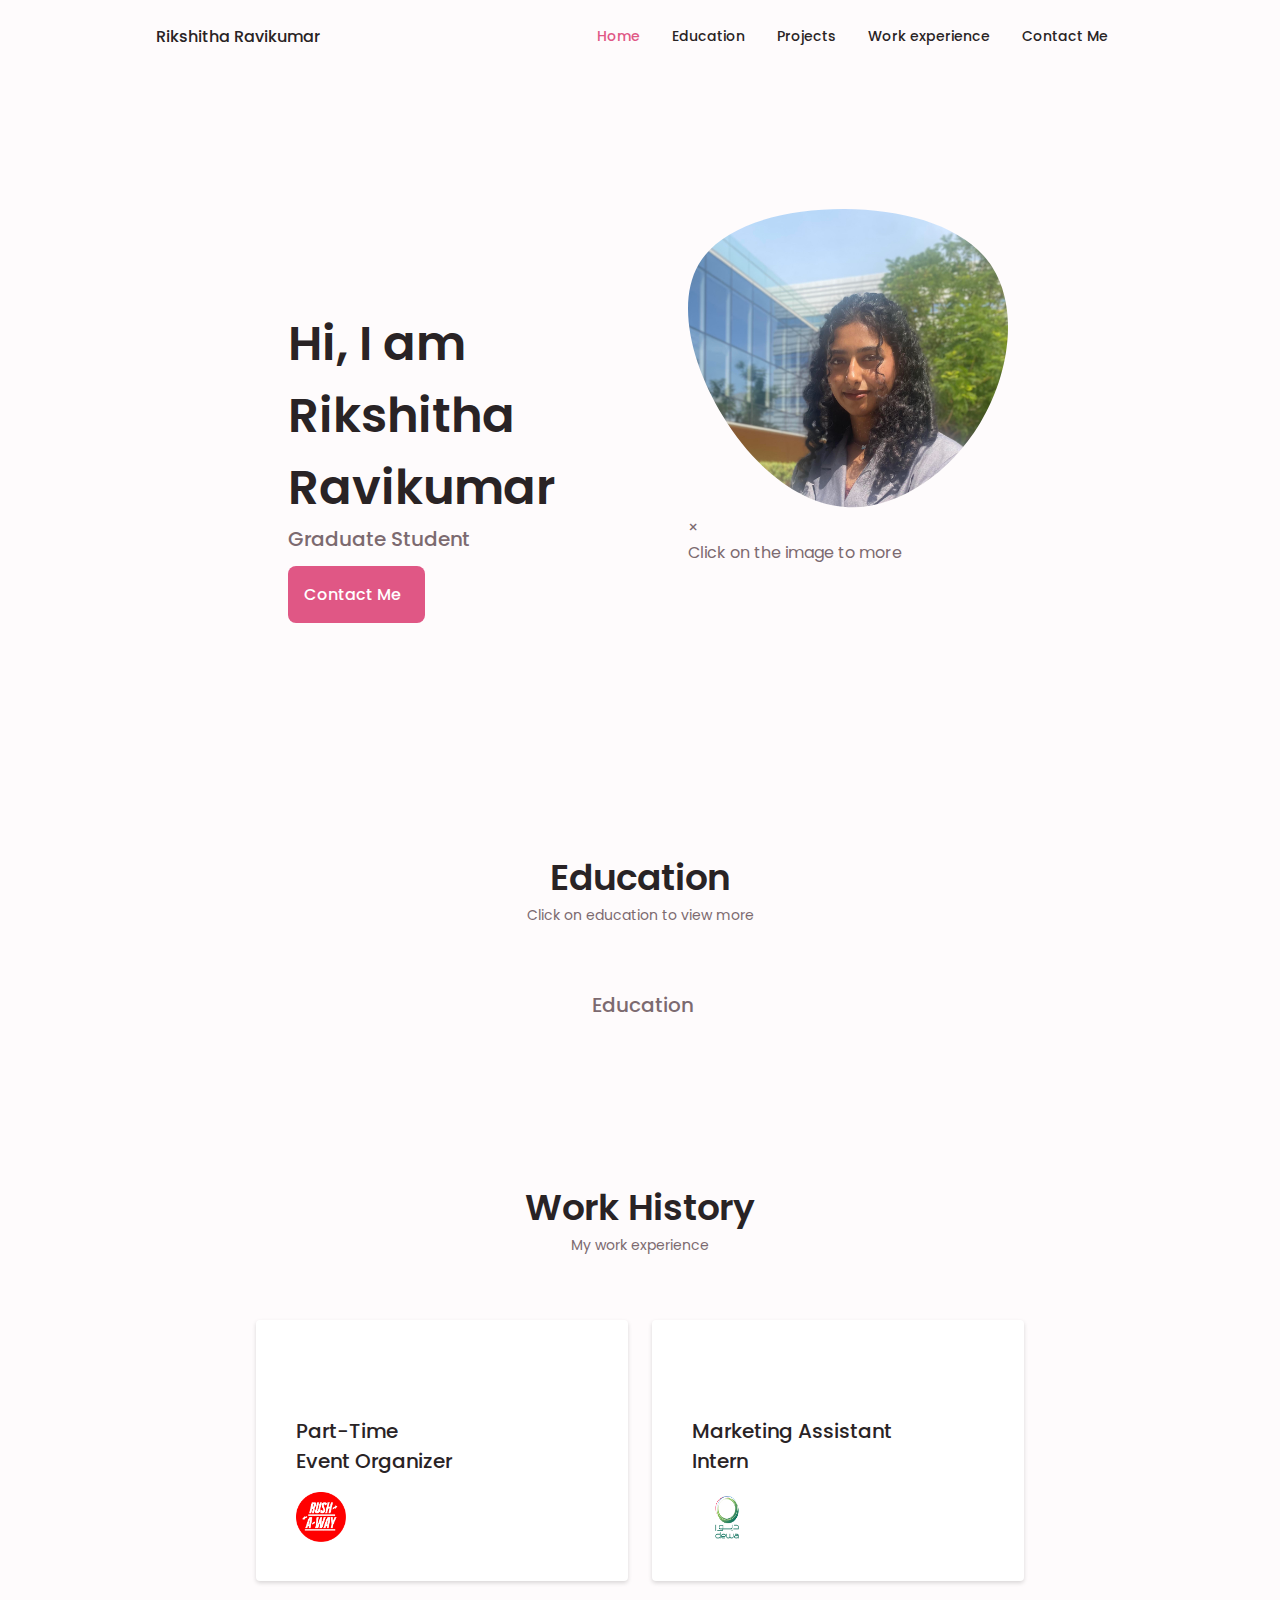
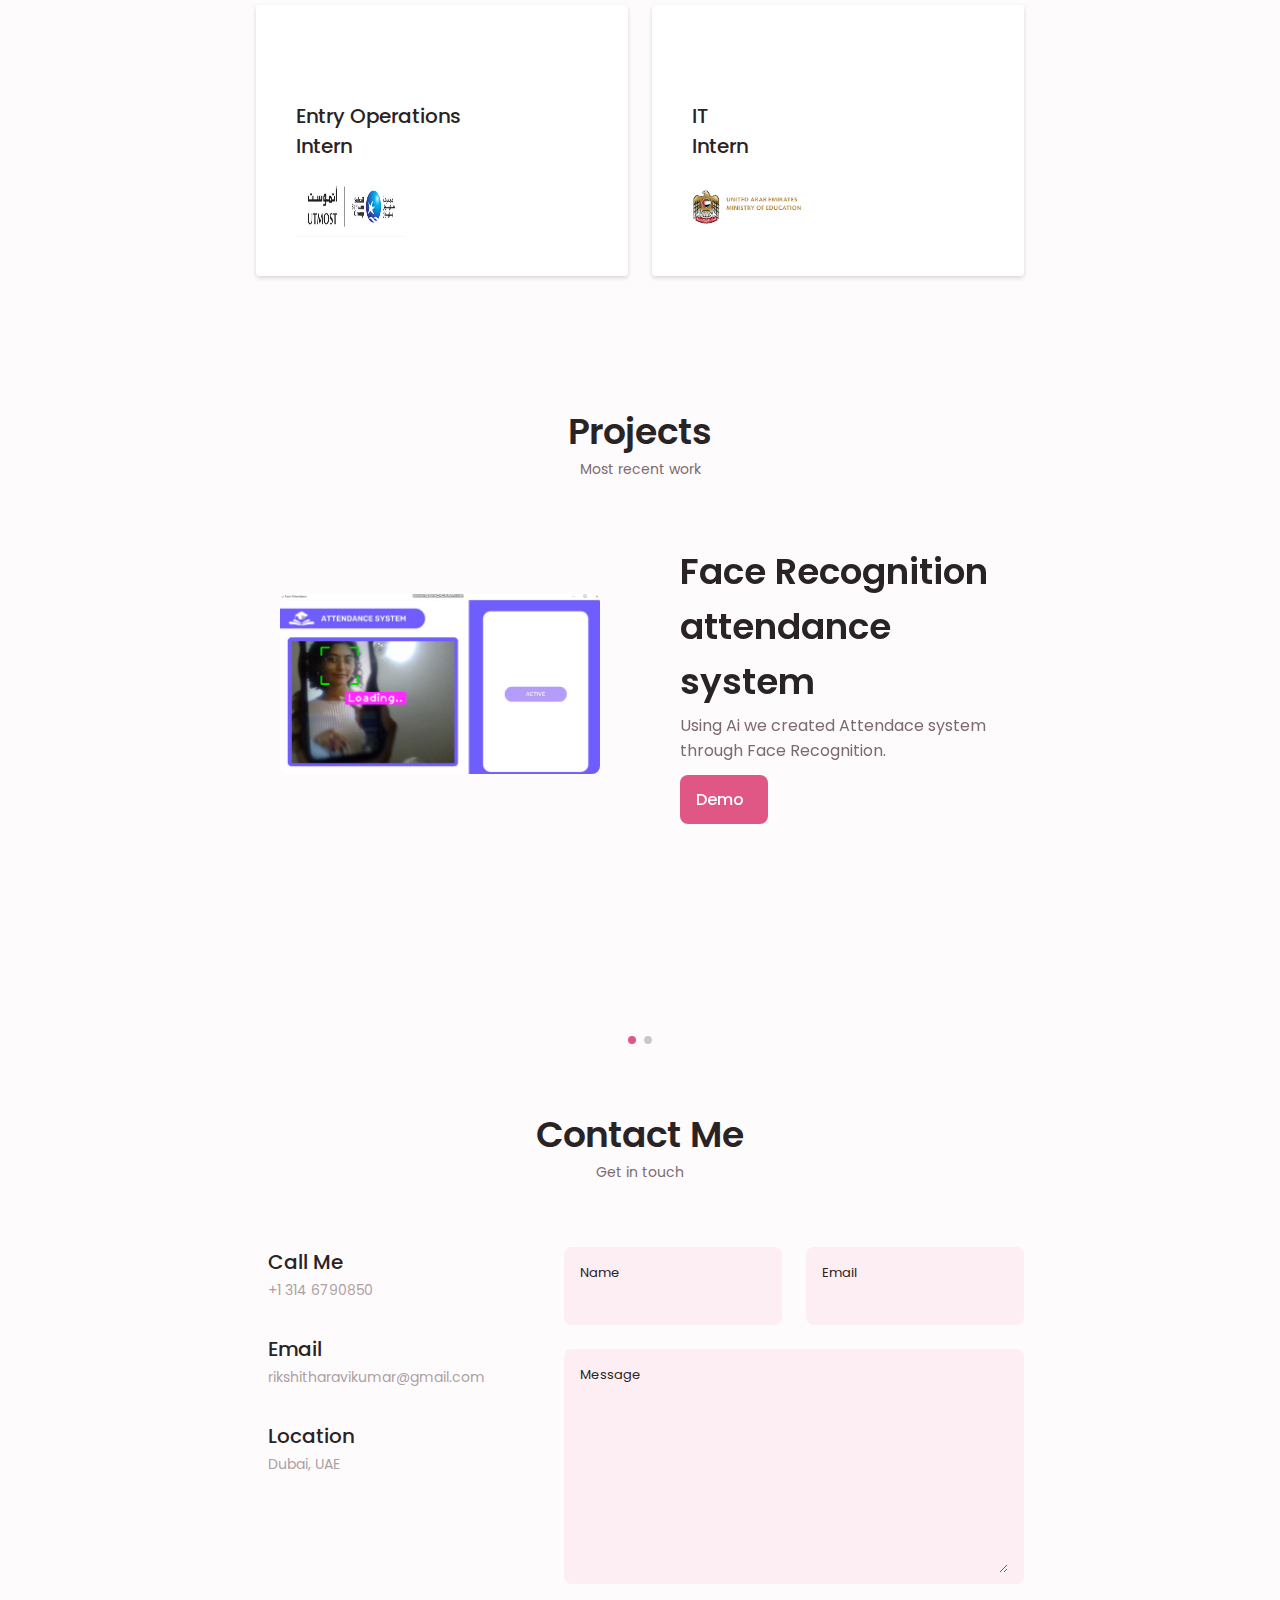
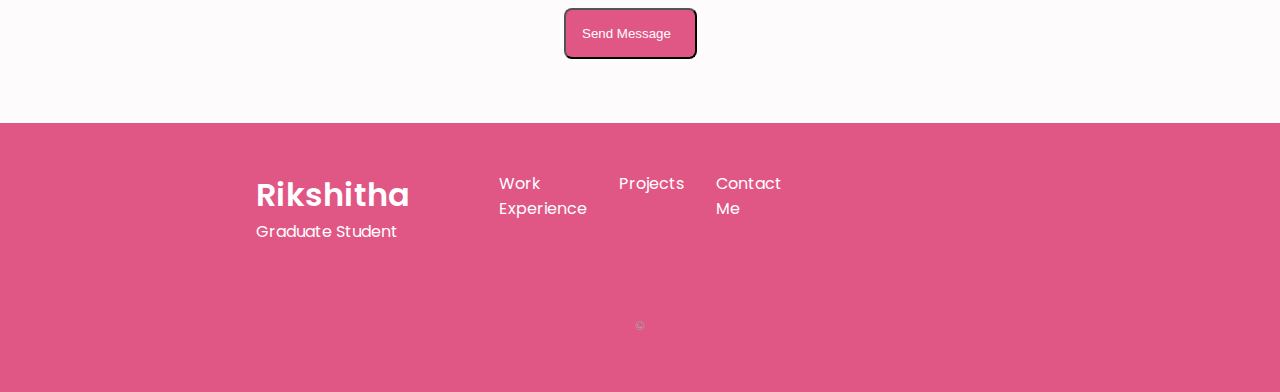
==== index.html @ 83c95949 "first commit" ====
<!DOCTYPE html>
<html lang="en">
  <head>
    <meta charset="UTF-8" />
    <meta name="viewport" content="width=device-width, initial-scale=1.0" />
    <meta
      name="description"
      content="Portfolio website of Animesh Rawat. A summary of professional experience, 
      skills, projects details and contact information."
    />
    <title>Rikshitha Ravikumar - Portfolio</title>
    <link rel="script" href="assets/js/main.js">
    

    <!--==================== OPEN GRAPH META TAGS ===================== -->
    <meta property="og:title" content="Rikshitha Ravikumar - Portfolio" />
    <meta property="og:image" content="/assets/img/PwaImages/ios/512.png" />
    <meta
      property="og:description"
      content="Portfolio website of rikshitha-ravikumar. A summary of professional experience, 
      skills, projects details and contact information."
    />

    <!--==================== TWITTER META TAGS ===================== -->
    <meta name="twitter:title" content="Rikshitha Ravikumar - Portfolio" />
    <meta
      name="twitter:description"
      content="Portfolio website of Rikshitha Ravikumar. A summary of professional experience, 
      skills, projects details and contact information."
    />
    <meta name="twitter:image" content="/assets/img/PwaImages/ios/512.png" />

    <!--==================== UNICONS ====================-->
    <link
      rel="stylesheet"
      href="https://unicons.iconscout.com/release/v4.0.0/css/line.css"
    />

    <!-- ====================PWA================== -->
    <link rel="manifest" href="manifest.json" />
    ios support
    <link rel="apple-touch-icon" href="/assets/img/PwaImages/ios/32.png" />
    <link rel="apple-touch-icon" href="/assets/img/PwaImages/ios/72.png" />
    <link rel="apple-touch-icon" href="/assets/img/PwaImages/ios/100.png" />
    <link rel="apple-touch-icon" href="/assets/img/PwaImages/ios/128.png" />
    <link rel="apple-touch-icon" href="/assets/img/PwaImages/ios/144.png" />
    <link rel="apple-touch-icon" href="/assets/img/PwaImages/ios/152.png" />
    <link rel="apple-touch-icon" href="/assets/img/PwaImages/ios/192.png" />
    <link rel="apple-touch-icon" href="/assets/img/PwaImages/ios/256.png" />
    <link rel="apple-touch-icon" href="/assets/img/PwaImages/ios/512.png" />
    <meta name="apple-mobile-web-app-status-bar" content="#6E57E0" />
    <meta name="theme-color" content="#6E57E0" />

    <!-- ============FAVICONS============== -->
    <link
      rel="apple-touch-icon"
      sizes="180x180"
      href="/assets/img/favicons/apple-touch-icon.png"
    />
    <link
      rel="icon"
      type="image/png"
      sizes="32x32"
      href="/assets//img/favicons/favicon-32x32.png"
    />
    <link
      rel="icon"
      type="image/png"
      sizes="16x16"
      href="/assets/img/favicons/favicon-16x16.png"
    />
    <link
      rel="icon"
      type="image/x-icon"
      href="/assets/img/favicons/favicon.ico"
    />

    <!--==================== SWIPER CSS ====================-->
    <link rel="stylesheet" href="/assets/css/swiper-bundle.min.css" />

    <!--==================== CSS ====================-->
    <link rel="stylesheet" href="assets/css/styles.css" />
  </head>

  <body>
    <!-- ===================== LOADER ==================== -->
    <div id="loading">
      <div class="loader"><span><</span><span>/></span></div>
    </div>

    <!--==================== HEADER ====================-->
    <header class="header" id="header">
      <nav class="nav container">
        <a href="#" class="nav__logo noSelect">Rikshitha Ravikumar</a>

        <div class="nav__menu" id="nav-menu">
          <ul class="nav__list grid">
            <li class="nav__item">
              <a href="#home" class="nav__link noSelect active-link">
                <i class="uil uil-estate nav__icon"></i> Home
              </a>
            </li>

            <li class="nav__item">
              <a href="#qualification" class="nav__link noSelect">
                <i class="uil uil-user nav__icon"></i> Education
              </a>
            </li>
<!-- 
            <li class="nav__item">
              <a href="#skills" class="nav__link noSelect">
                <i class="uil uil-file-alt nav__icon"></i> Skills
              </a>
            </li> -->
            <li>
              <a href="#portfolio" class="nav__link noSelect">
                <i class="uil uil-briefcase-alt nav__icon"></i>Projects</a>
            </li>
            <li class="nav__item">
              <a href="#services" class="nav__link noSelect">
                <i class="uil uil-briefcase-alt nav__icon"></i> Work experience 
              </a>
            </li>
           

            <!-- <li class="nav__item">
              <a href="#portfolio" class="nav__link noSelect">
                <i class="uil uil-scenery nav__icon"></i> Portfolio
              </a>
            </li> -->

            <li class="nav__item">
              <a href="#contact" class="nav__link noSelect">
                <i class="uil uil-message nav__icon"></i> Contact Me
              </a>
            </li>
          </ul>
          <i class="uil uil-times nav__close noSelect" id="nav-close"></i>
        </div>

        <div class="nav__btns">
          <!-- theme change button -->
          <i class="uil uil-moon change-theme" id="theme-button"></i>

          <div class="nav__toggle noSelect" id="nav-toggle">
            <i class="uil uil-apps"></i>
          </div>
          <script>
            const themeButton = document.getElementById("theme-button");
const darkTheme = "dark-theme";
const iconTheme = "uil-sun";

// Previously selected topic (if user selected)
const selectedTheme = localStorage.getItem("selected-theme");
const selectedIcon = localStorage.getItem("selected-icon");

// We obtain the current theme that the interface has by validating the dark-theme class
const getCurrentTheme = () =>
  document.body.classList.contains(darkTheme) ? "dark" : "light";
const getCurrentIcon = () =>
  themeButton.classList.contains(iconTheme) ? "uil-moon" : "uil-sun";

//validate if user previously chose a theme
if (selectedTheme) {
  // if theme selected by user previously then we add/remove classes again based on localStorage
  document.body.classList[selectedTheme === "dark" ? "add" : "remove"](
    darkTheme
  );
  themeButton.classList[selectedIcon === "uil-moon" ? "add" : "remove"](
    iconTheme
  );
}
//if initially there is no local storage ie. user has not made a choice and this is first time loading
//then we check if browser/OS is in dark mode and then add dark theme if required by default
else if (
  window.matchMedia &&
  window.matchMedia("(prefers-color-scheme: dark)").matches
) {
  console.log("found dark mode for browser/OS");
  // add dark theme by setting dark theme flags in localStorage
  localStorage.setItem("selected-theme", "dark");
  localStorage.setItem("selected-icon", "uil-moon");
  // add classes for dark theme in DOM
  document.body.classList.add(darkTheme);
  themeButton.classList.add(iconTheme);
}

// Activate / deactivate the theme manually with the button
themeButton.addEventListener("click", () => {
  // Add or remove the dark / icon theme
  document.body.classList.toggle(darkTheme);
  themeButton.classList.toggle(iconTheme);
  // We save the theme and the current icon that the user chose
  localStorage.setItem("selected-theme", getCurrentTheme());
  localStorage.setItem("selected-icon", getCurrentIcon());
});
          </script>
        </div>
      </nav>
    </header>

    <!--==================== MAIN ====================-->

    <main class="main">
      <!--==================== HOME ====================-->
      <section class="home section" id="home">
        <div class="home__container container grid">
          <div class="home__content grid">
            <div class="home__social">
              <a
                href="https://www.linkedin.com/in/rikshitha-ravikumar/"
                target="_blank"
                class="home__social-icon"
              >
                <i class="uil uil-linkedin-alt"></i>
              </a>
              <a
                href="https://github.com/Rikii30"
                target="_blank"
                class="home__social-icon"
              >
                <i class="uil uil-github-alt"></i>
              </a>
              <!-- <a
                href="https://t.me/rawatanimesh"
                target="_blank"
                class="home__social-icon"
              >
                <i class="uil uil-telegram-alt"></i>
              </a> -->
            </div>

            <div class="home__img">
              <svg
                class="home__blob"
                viewBox="0 0 200 187"
                xmlns="http://www.w3.org/2000/svg"
                xmlns:xlink="http://www.w3.org/1999/xlink"
              >
                <mask id="mask0" mask-type="alpha">
                  <path
                    d="M190.312 36.4879C206.582 62.1187 201.309 102.826 182.328 134.186C163.346 165.547 
                                130.807 187.559 100.226 186.353C69.6454 185.297 41.0228 161.023 21.7403 129.362C2.45775 
                                97.8511 -7.48481 59.1033 6.67581 34.5279C20.9871 10.1032 59.7028 -0.149132 97.9666 
                                0.00163737C136.23 0.303176 174.193 10.857 190.312 36.4879Z"
                  />
                </mask>
                <g mask="url(#mask0)">
                  <path
                    d="M190.312 36.4879C206.582 62.1187 201.309 102.826 182.328 134.186C163.346 
                                165.547 130.807 187.559 100.226 186.353C69.6454 185.297 41.0228 161.023 21.7403 
                                129.362C2.45775 97.8511 -7.48481 59.1033 6.67581 34.5279C20.9871 10.1032 59.7028 
                                -0.149132 97.9666 0.00163737C136.23 0.303176 174.193 10.857 190.312 36.4879Z"
                  />
                  <image
                    class="home__blob-img"
                    x="-20"
                    xlink:href="assets/img/cv2.jpg"></image>
                
                <!-- Include this script in your HTML file -->

                
                </g>
              </svg>
              <div id="messageModal" class="modal">
                <div class="modal-content">
                    <span class="close">&times;</span>
                    <p id="messageText">Click on the image to more</p>
                </div>
            </div>
        
            <svg class="home__blob-img" x="-20" onclick="showMessage()" xmlns:xlink="http://www.w3.org/1999/xlink" href="assets/img/cv2.jpg"></svg>
        
            <!-- <script src="main.js"></script> -->
        
            </div>

            <div class="home__data">
              <h1 class="home__title">Hi, I am Rikshitha Ravikumar</h1>
              <h3 class="home__subtitle">Graduate Student</h3>
              <!-- <p class="home__description">
                I have a passion for building intuitive, user-friendly
                interfaces that provide an enjoyable and seamless user
                experience.
              </p> -->
              <a href="#contact" class="button button--flex">
                Contact Me<i class="uil uil-message button__icon"></i>
              </a>
            </div>
          </div>
          <!-- <div class="home__scroll">
            <a href="#about" class="home__scroll-button button--flex">
              <i class="uil uil-mouse-alt home__scroll-mouse"></i>
              <span class="home__scroll-name">Scroll Down</span>
              <i class="uil uil-arrow-down home__scroll-arrow"></i>
            </a>
          </div> -->
        </div>
      </section>
    </main>

    <!--==================== ABOUT ====================-->

    <section class="qualification section" id="qualification">
      <h2 class="section__title">Education</h2>
      <span class="section__subtitle">Click on education to view more</span>

      <div class="qualification__container container">
        <div class="qualification__tabs">
          <!-- <div
            class="qualification__button button--flex qualification__active"
            data-target="#work"
          >
            <i class="uil uil-briefcase-alt qualification__icon"> </i> Work
          </div> -->

          <div
            class="qualification__button button--flex"
            data-target="#education"
          >
          
            <i class="uil uil-graduation-cap qualification__icon"> </i>
            Education
            
          </div>
        </div>

        <div class="qualification__sections">
          <!--==================== QUALIFICATOIN CONTENT 1====================-->
          <!-- <div
            class="qualification__content qualification__active"
            data-content
            id="work"
          > -->
            <!--==================== QUALIFICATOIN 1====================-->
            <!-- <div class="qualification__data">
              <div>
                <h3 class="qualification__title">Software Engineer</h3>
                <span class="qualification__subtitle"> Tech Mahindra </span>
                <div class="qualification__calender">
                  <i class="uil uil-calendar-alt"></i> 2015-2018
                </div>
              </div>

              <div>
                <span class="qualification__rounder"></span>
                <span class="qualification__line"></span>
              </div>
            </div> -->

            <!--==================== QUALIFICATOIN 2====================-->
            <!-- <div class="qualification__data">
              <div></div>
              <div>
                <span class="qualification__rounder"></span>
                <span class="qualification__line"></span>
              </div>
              <div>
                <h3 class="qualification__title">Frontend Developer</h3>
                <span class="qualification__subtitle"> Mobikasa </span>
                <div class="qualification__calender">
                  <i class="uil uil-calendar-alt"></i> 2018-2019
                </div>
              </div>
            </div> -->

            <!--==================== QUALIFICATOIN 3====================-->
            <!-- <div class="qualification__data">
              <div>
                <h3 class="qualification__title">Lead Engineer</h3>
                <span class="qualification__subtitle"> HCL </span>
                <div class="qualification__calender">
                  <i class="uil uil-calendar-alt"></i> 2019-2020
                </div>
              </div>
              <div>
                <span class="qualification__rounder"></span>
                <span class="qualification__line"></span>
              </div>
            </div> -->

            <!--==================== QUALIFICATOIN 4====================-->
            <!-- <div class="qualification__data">
              <div></div>
              <div>
                <span class="qualification__rounder"></span>
                <span class="qualification__line"></span> -->
              <!-- </div>
              <div>
                <h3 class="qualification__title">UI/UX Engineer</h3>
                <span class="qualification__subtitle"> Rakuten </span>
                <div class="qualification__calender">
                  <i class="uil uil-calendar-alt"></i> 2020-2023
                </div>
              </div>
            </div>
          </div>  -->

          <!--==================== QUALIFICATOIN CONTENT 2====================-->
          <div class="qualification__content" data-content id="education">
            <!--==================== QUALIFICATOIN 1====================-->
             <div class="qualification__data">
              <div></div>
              <div>
                <span class="qualification__rounder"></span>
                <span class="qualification__line"></span>
              </div>
              <div>
                <h3 class="qualification__title">HSC, Arts</h3>
                <span class="qualification__subtitle"> GEMS Our own English High School</span>
                <div class="qualification__calender">
                  <i class="uil uil-calendar-alt"></i> 2018-2020
                </div>
              </div>
            </div>
            
   
            <!--==================== QUALIFICATOIN 1====================-->
            <div class="qualification__data">
              <div>
                <h3 class="qualification__title">BSc, Information Technology</h3>
                <span class="qualification__subtitle">
                  Amity University
                </span>
                <div class="qualification__calender">
                  <i class="uil uil-calendar-alt"></i> 2020-2023
                </div>
              </div>

              <div>
                <span class="qualification__rounder"></span>
                <span class="qualification__line"></span>
              </div>
            </div>

            <!--==================== QUALIFICATOIN 2====================-->
            <div class="qualification__data">
              <div></div>
              <div>
                <span class="qualification__rounder"></span>
                <!-- <span class="qualification__line"></span> -->
              </div>
              <div>
                <h3 class="qualification__title">MSc, Computer Science</h3>
                <span class="qualification__subtitle"> St. Louis University </span>
                <div class="qualification__calender">
                  <i class="uil uil-calendar-alt"></i> 2023-current
                </div>
              </div>
            </div>
          </div>
        </div>
      </div>
    </section>

    <!--==================== SKILLS ====================-->

    <!-- <section class="skills section" id="skills">
      <h2 class="section__title">Skills</h2>
      <span class="section__subtitle">My tech stack</span>
      <div class="skills__container container grid">
        <div class="skills__container-box">
          <img
            class="skills__container-img"
            src="/assets/img/skills/angular.svg"
            alt="angular"
          />
          <div class="skills__container-name">Angular</div>
        </div>

        <div class="skills__container-box">
          <img
            class="skills__container-img"
            src="/assets/img/skills/react.svg"
            alt="react"
          />
          <div class="skills__container-name">React</div>
        </div>

        <div class="skills__container-box">
          <img
            class="skills__container-img"
            src="/assets/img/skills/vue.svg"
            alt="vue"
          />
          <div class="skills__container-name">Vue</div>
        </div>

        <div class="skills__container-box">
          <img
            class="skills__container-img"
            src="/assets/img/skills/typescript.svg"
            alt="typescript"
          />
          <div class="skills__container-name">TypeScript</div>
        </div>

        <div class="skills__container-box">
          <img
            class="skills__container-img"
            src="/assets/img/skills/javascript.svg"
            alt="javascript"
          />
          <div class="skills__container-name">JavaScript</div>
        </div>

        <div class="skills__container-box">
          <img
            class="skills__container-img"
            src="/assets/img/skills/html.svg"
            alt="html"
          />
          <div class="skills__container-name">HTML</div>
        </div>

        <div class="skills__container-box">
          <img
            class="skills__container-img"
            src="/assets/img/skills/css.svg"
            alt="css"
          />
          <div class="skills__container-name">CSS</div>
        </div>

        <div class="skills__container-box">
          <img
            class="skills__container-img"
            src="/assets/img/skills/sass.svg"
            alt="sass"
          />
          <div class="skills__container-name">SASS</div>
        </div>

        <div class="skills__container-box">
          <img
            class="skills__container-img"
            src="/assets/img/skills/firebase.svg"
            alt="firebase"
          />
          <div class="skills__container-name">Firebase</div>
        </div> -->

        <!-- <div class="skills__container-box">
                <img class="skills__container-img" src="/assets/img/skills/figma.svg" alt="figma">
                <div class="skills__container-name">Figma</div>
            </div> -->
      <!-- </div>
    </section> -->

    <!--==================== QUALIFICATOIN ====================-->

   

    <!--==================== SERVICES ====================-->

    <section class="services section" id="services">
      <h2 class="section__title">Work History</h2>
      <span class="section__subtitle">My work experience</span>

      <div class="services__container container grid">
        <!--==================== SERVICE 1 ====================-->
        <div class="services__content">
          <div>
            
            <!-- <i class="uil uil-arrow services__icon"></i> -->
            <h3 class="services__title">Part-Time<br />Event Organizer</h3>
          </div>

          <span
            class="button button--flex button--small button--link services__button"
          >
          <img src="assets/img/Rush-A-Way Logo 2023.png" alt="raw logo" class="logo">
            <i class="uil uil-arrow-right button__icon"></i>
          </span>

          <div class="services__modal">
            <div class="services__modal-content">
              <h4 class="services__modal-title">Part-Time<br />Event Organizer</h4>
              <h6>Rush-a-way Group - Dubai, UAE|03/2022-current</h6>
              <hr>
              <br>
              <i class="uil uil-times services__modal-close"></i>
              <ul class="services__modal-services grid">
                <li class="services__modal-service">
                  <i class="uil uil-check-circle services__modal-icon"></i>
                  <p>
                    Organized various games for companies
                  </p>
                </li>
                <li class="services__modal-service">
                  <i class="uil uil-check-circle services__modal-icon"></i>
                  <p>Communicated with clients to instruct them to play the games</p>
                </li>
              </ul>
            </div>
          </div>
        </div>
 <!--==================== SERVICE 1 ====================-->
 <div class="services__content">
  <div>
    
    <!-- <i class="uil uil-arrow services__icon"></i> -->
    <h3 class="services__title">Marketing Assistant<br />Intern</h3>
  </div>

  <span
    class="button button--flex button--small button--link services__button"
  >
  <img src="assets/img/DEWA-LOGO.png" alt="dewa logo" class="logo1">
 
    <i class="uil uil-arrow-right button__icon"></i>
  </span>

  <div class="services__modal">
    <div class="services__modal-content">
      <h4 class="services__modal-title">Marketing Assistant<br />Intern</h4>
      <h6>Dubai Electricity and Water (DEWA) - Dubai, UAE|10/2022 - 10/2022
      </h6>
      <hr>
      <br>
      <i class="uil uil-times services__modal-close"></i>
      <ul class="services__modal-services grid">
        <li class="services__modal-service">
          <i class="uil uil-check-circle services__modal-icon"></i>
          <p>
            Coordinated meetings between project members and clients to develop ideas, 
            discuss progress and set goals.
          </p>
        </li>
        <li class="services__modal-service">
          <i class="uil uil-check-circle services__modal-icon"></i>
          <p>Created excel sheets for the clients regarding their meetings.</p>
        </li>
      </ul>
    </div>
  </div>
</div>
            <!--==================== SERVICE 1 ====================-->
            <div class="services__content">
              <div>
                
                <!-- <i class="uil uil-arrow services__icon"></i> -->
                <h3 class="services__title">Entry Operations<br />Intern</h3>
              </div>
    
              <span
                class="button button--flex button--small button--link services__button"
              >
              <img src="assets/img/group.jpg" alt="Utmost logo" class="logo2">
                <i class="uil uil-arrow-right button__icon"></i>
              </span>
    
              <div class="services__modal">
                <div class="services__modal-content">
                  <h4 class="services__modal-title">Entry Operations<br />Intern</h4>
                  <h6>Utmost Building Materials - Dubai, United Arab Emirates | 08/2022 - 09/2022
                  </h6>
                  <hr>
                  <br>
                  <i class="uil uil-times services__modal-close"></i>
                  <ul class="services__modal-services grid">
                    <li class="services__modal-service">
                      <i class="uil uil-check-circle services__modal-icon"></i>
                      <p>
                        Managed and maintained employee records using SAP software.
                      </p>
                    </li>
                    <li class="services__modal-service">
                      <i class="uil uil-check-circle services__modal-icon"></i>
                      <p>Learned Basic software skills and analyzing Data.</p>
                    </li>
                  </ul>
                </div>
              </div>
            </div>
        
        <!--==================== SERVICE 2 ====================-->
        <div class="services__content">
          <div>
            <!-- <i class="uil uil-mobile-android services__icon"></i> -->
            <h3 class="services__title">IT<br />Intern</h3>
          </div>

          <span
            class="button button--flex button--small button--link services__button"
          >
            <img src="assets/img/moe.png" alt="moe logo" class="logo2">
            <i class="uil uil-arrow-right button__icon"></i>
          </span>

          <div class="services__modal">
            <div class="services__modal-content">
              <h4 class="services__modal-title">IT <br />Intern</h4>
              <h6>Ministry of Education- Dubai, United Arab Emirates|06/2023 - 07/2023
              </h6>
              <hr>
              <br>
              <i class="uil uil-times services__modal-close"></i>
              <ul class="services__modal-services grid">
                <li class="services__modal-service">
                  <i class="uil uil-check-circle services__modal-icon"></i>
                  <p>Providing technical support to jury members during discussions.</p>
                </li>
                <li class="services__modal-service">
                  <i class="uil uil-check-circle services__modal-icon"></i>
                  <p>Managing the backend operations of Oly Examination.
                  </p>
                </li>
                <li class="services__modal-service">
                  <i class="uil uil-check-circle services__modal-icon"></i>
                  <p>Ensuring accuracy, confidentiality, and adherence to guidelines.
                  </p>
                </li>
                <li class="services__modal-service">
                  <i class="uil uil-check-circle services__modal-icon"></i>
                  <p>Troubleshooting and resolving technical issues during discussions.
                  </p>
                </li>
              </ul>
            </div>
          </div>
        </div>
      </div>
    </section>


    <!--==================== PORTFOLIO ====================-->

    <section class="portfolio section" id="portfolio">
      <h2 class="section__title">Projects</h2>
      <span class="section__subtitle">Most recent work</span>

      <div class="portfolio__container container swiper-container">
        <div class="swiper-wrapper">
          <!--==================== PORTFOLIO 1====================-->
          <div class="portfolio__content grid swiper-slide">
            <img
              src="assets/img/projects/attendance.png"
              alt=""
              class="portfolio__img"
            />
            <div class="portfolio__data">
              <h3 class="portfolio__title">Face Recognition attendance system</h3>
              <p class="portfolio__description">
                Using Ai we created Attendace system through Face Recognition.
              </p>
              <a
                href="https://github.com/Rikii30/face-recognition-Ai"
                target="_blank"
                class="button button--flex button--small portfolio__button"
              >
                Demo
                <i class="uil uil-arrow-right button__icon"></i>
              </a>
            </div>
          </div>

          <!--==================== PORTFOLIO 2====================-->
          <div class="portfolio__content grid swiper-slide">
            <img
              src="assets/img/projects/ml.png"
              alt=""
              class="portfolio__img"
            />
            <div class="portfolio__data">
              <h3 class="portfolio__title">ML based Disease Prediction and Drug Recommendation</h3>
              <p class="portfolio__description">
                Online Minute Medical is a web-based platform that aims to revolutionize the healthcare industry by providing efficient and convenient medical prediction and drug recommendation services.              </p>
              <a
                href="https://docs.google.com/presentation/d/1Qlu_oDIMIJODss285DINmBD6kpxrwlpGMM0xt3zV-4g/edit?usp=sharing"
                target="_blank"
                class="button button--flex button--small portfolio__button"
              >
                Demo
                <i class="uil uil-arrow-right button__icon"></i>
              </a>
            </div>
          </div>

          <!--==================== PORTFOLIO 3====================-->
  

          <!--==================== PORTFOLIO 4====================-->
          
        </div>

        <!-- Add arrows -->
        <div class="swiper-button-next">
          <i class="uil uil-angle-right-b swiper-portfolio-icon"></i>
        </div>
        <div class="swiper-button-prev">
          <i class="uil uil-angle-left-b swiper-portfolio-icon"></i>
        </div>

        <!-- Add Pagination -->
        <div class="swiper-pagination"></div>
      </div>
    </section>

    <!--==================== PROJECT IN MIND ====================-->


    <!--==================== CONTACT ME ====================-->

    <section class="contact section" id="contact">
      <h2 class="section__title">Contact Me</h2>
      <span class="section__subtitle">Get in touch</span>

      <div class="contact__container container grid">
        <div>
          <div class="contact__information">
            <i class="uil uil-phone contact__icon"></i>

            <div>
              <h3 class="contact__title">Call Me</h3>
              <span class="contact__subtitle">+1 314 6790850</span>
            </div>
          </div>

          <div class="contact__information">
            <i class="uil uil-envelope contact__icon"></i>

            <div>
              <h3 class="contact__title">Email</h3>
              <span class="contact__subtitle">rikshitharavikumar@gmail.com</span>
            </div>
          </div>

          <div class="contact__information">
            <i class="uil uil-map-marker contact__icon"></i>

            <div>
              <h3 class="contact__title">Location</h3>
              <span class="contact__subtitle">Dubai, UAE</span>
            </div>
          </div>
        </div>

        <form action="https://formspree.io/f/xknlaylz" method="POST" class="contact__form grid">
          <div class="contact__inputs grid">
            <div class="contact__content">
              <label for="" class="contact__label">Name</label>
              <input class="contact__input" type="name" name="name">
            </div>

            <div class="contact__content">
              <label for="" class="contact__label">Email</label>
              <input type="email" class="contact__input" name="email">
            </div>
          </div>
          <div class="contact__content">
            <label for="" class="contact__label">Message</label>
            <textarea
              name=""
              id=""
              cols="0"
              rows="7"
              class="contact__input"
              name="message"
            ></textarea>
          </div>

          <div>
            <button type="submit" class="button button--flex" >Send Message
              <i class="uil uil-message button__icon"></i>
            </button>
            <!-- <a href="#" class="button button--flex"  type="submit">
              Send Message
              <i class="uil uil-message button__icon"></i>
            </a> -->
          </div>
        </form>
      </div>
    </section>

    <!--==================== FOOTER ====================-->

    <footer class="footer">
      <div class="footer__bg">
        <div class="footer__container container grid">
          <div>
            <h1 class="footer__title">Rikshitha</h1>
            <span class="footer__subtitle">Graduate Student</span>
          </div>

          <ul class="footer__links">
            <li>
              <a href="#services" class="footer__link">Work Experience</a>
            </li>
            <li>
              <a href="#portfolio" class="footer__link">Projects</a>
            </li>
            <li>
              <a href="#contact" class="footer__link">Contact Me</a>
            </li>
          </ul>

          
        </div>

        <p class="footer__copy">&#169;</p>
      </div>
    </footer>

    <!--==================== SCROLL TOP ====================-->

    <a href="#" class="scrollup" id="scroll-up">
      <i class="uil uil-arrow-up scrollup__icon"></i>
    </a>

    <!--==================== SWIPER JS ====================-->
    <script src="/assets/js/swiper-bundle.min.js"></script>

    <!--==================== MAIN JS ====================-->
    <script src="assets/js/main.js"></script>

    <!-- ===================== SHOW/HIDE LOADER ==================== -->
    <script>
      window.onload = function () {
        document.getElementById("loading").style.display = "none";
      };
    </script>

    <!-- =====================REGISTER SERVICE WORKER================ -->
    <script>
      if ("serviceWorker" in navigator) {
        window.addEventListener("load", function () {
          navigator.serviceWorker
            .register("/serviceWorker.js")
            .then((res) => console.log("service worker registered"))
            .catch((err) => console.log("service worker not registered", err));
        });
      }
    </script>
  </body>
</html>
---- assets/css/styles.css ----
/*==================== GOOGLE FONTS ====================*/

@import url("https://fonts.googleapis.com/css2?family=Poppins:wght@400;500;600&display=swap");

/*==================== VARIABLES CSS ====================*/

:root {
  --header-height: 3rem;
  /*========== Colors ==========*/
  /* Change favorite color */
  --hue-color: 340;
  /*Purple 250 - Green 142 - Blue 230 - Pink 340*/
  /* HSL color mode */
  --first-color: hsl(var(--hue-color), 69%, 61%);
  --first-color-second: hsl(var(--hue-color), 69%, 61%);
  --first-color-alt: hsl(var(--hue-color), 57%, 53%);
  --first-color-lighter: hsl(var(--hue-color), 92%, 85%);
  --title-color: hsl(var(--hue-color), 8%, 15%);
  --text-color: hsl(var(--hue-color), 8%, 45%);
  --text-color-light: hsl(var(--hue-color), 8%, 65%);
  --input-color: hsl(var(--hue-color), 70%, 96%);
  --body-color: hsl(var(--hue-color), 60%, 99%);
  --container-color: #fff;
  --scroll-bar-color: hsl(var(--hue-color), 12%, 90%);
  --scroll-thumb-color: hsl(var(--hue-color), 12%, 80%);

  /*========== Font and typography ==========*/
  --body-font: "Poppins", sans-serif;
  /* .5rem = 8px, 1rem = 16px, 1.5rem = 24px ... */
  --big-font-size: 2rem;
  --h1-font-size: 1.5rem;
  --h2-font-size: 1.25rem;
  --h3-font-size: 1.125rem;
  --normal-font-size: 0.938rem;
  --small-font-size: 0.813rem;
  --smaller-font-size: 0.75rem;
  /*========== Font weight ==========*/
  --font-medium: 500;
  --font-semi-bold: 600;
  /*========== Margines ==========*/
  /* .25rem = 4px, .5rem = 8px, .75rem = 12px ... */
  --mb-0-25: 0.25rem;
  --mb-0-5: 0.5rem;
  --mb-0-75: 0.75rem;
  --mb-1: 1rem;
  --mb-1-5: 1.5rem;
  --mb-2: 2rem;
  --mb-2-5: 2.5rem;
  --mb-3: 3rem;
  /*========== z index ==========*/
  --z-tooltip: 10;
  --z-fixed: 100;
  --z-modal: 100;
}

/* Font size for large devices */

@media screen and (min-width: 968px) {
  :root {
    --big-font-size: 3rem;
    --h1-font-size: 2.25rem;
    --h2-font-size: 1.5rem;
    --h3-font-size: 1.25rem;
    --normal-font-size: 1rem;
    --small-font-size: 0.875rem;
    --smaller-font-size: 0.813rem;
  }
}

/*========== Variables Dark theme ==========*/

body.dark-theme {
  /* HSL color mode */
  --first-color-second: hsl(var(--hue-color), 30%, 8%);
  --title-color: hsl(var(--hue-color), 8%, 95%);
  --text-color: hsl(var(--hue-color), 8%, 75%);
  --input-color: hsl(var(--hue-color), 29%, 16%);
  --body-color: hsl(var(--hue-color), 28%, 12%);
  --container-color: hsl(var(--hue-color), 29%, 16%);
  --scroll-bar-color: hsl(var(--hue-color), 12%, 48%);
  --scroll-thumb-color: hsl(var(--hue-color), 12%, 36%);
}

/*========== Button Dark/Light ==========*/

.nav__btns {
  display: flex;
  align-items: center;
}
.change-theme {
  font-size: 1.25rem;
  color: var(--title-color);
  margin-right: var(--mb-1);
  cursor: pointer;
}
.change-theme:hover {
  color: var(--first-color);
}

/*==================== BASE ====================*/

* {
  box-sizing: border-box;
  padding: 0;
  margin: 0;
}

html {
  scroll-behavior: smooth;
}

body {
  margin: 0 0 var(--header-height) 0;
  font-family: var(--body-font);
  font-size: var(--normal-font-size);
  background-color: var(--body-color);
  color: var(--text-color);
}

h1,
h2,
h3,
h4 {
  color: var(--title-color);
  font-weight: var(--font-semi-bold);
}

ul {
  list-style: none;
}

a {
  text-decoration: none;
}

img {
  max-width: 100%;
  height: auto;
}

/*==================== REUSABLE CSS CLASSES ====================*/

.noSelect {
  -webkit-touch-callout: none;
  -webkit-user-select: none;
  -khtml-user-select: none;
  -moz-user-select: none;
  -ms-user-select: none;
  user-select: none;
  -webkit-tap-highlight-color: transparent;
}

.section {
  padding: 2rem 0 4rem;
}

.section__title {
  font-size: var(--h1-font-size);
}

.section__subtitle {
  display: block;
  font-size: var(--small-font-size);
  margin-bottom: var(--mb-3);
}

.section__title,
.section__subtitle {
  text-align: center;
}

/*==================== LAYOUT ====================*/

.container {
  max-width: 768px;
  margin-left: var(--mb-1-5);
  margin-right: var(--mb-1-5);
}

.grid {
  display: grid;
  gap: 1.5rem;
}

header {
  width: 100%;
  position: fixed;
  bottom: 0;
  left: 0;
  z-index: var(--z-fixed);
  background-color: var(--body-color);
}

/*==================== NAV ====================*/

.nav {
  max-width: 968px;
  height: var(--header-height);
  display: flex;
  justify-content: space-between;
  align-items: center;
}

.nav__logo,
.nav__toggle {
  color: var(--title-color);
  font-weight: var(--font-medium);
}

.nav__logo:hover {
  color: var(--first-color);
}

.nav__toggle {
  font-size: 1.1rem;
  cursor: pointer;
}

.nav__toggle:hover {
  color: var(--first-color);
}

@media screen and (max-width: 767px) {
  .nav__menu {
    position: fixed;
    bottom: -100%;
    left: 0;
    width: 100%;
    background-color: var(--body-color);
    padding: 2rem 1.5rem 4rem;
    box-shadow: 0 -1px 4px rgba(0, 0, 0, 0.15);
    border-radius: 1.5rem 1.5rem 0 0;
    transition: 0.3s;
  }
}

.nav__list {
  grid-template-columns: repeat(3, 1fr);
  gap: 2rem;
}

.nav__link {
  display: flex;
  flex-direction: column;
  align-items: center;
  font-size: var(--small-font-size);
  color: var(--title-color);
  font-weight: var(--font-medium);
}

.nav__link:hover {
  color: var(--first-color);
}

.nav__icon {
  font-size: 1.2rem;
}

.nav__close {
  position: absolute;
  right: 1.3rem;
  bottom: 0.5rem;
  font-size: 1.5rem;
  cursor: pointer;
  color: var(--first-color);
}

.nav__close:hover {
  color: var(--first-color-alt);
}

/* show menu */

.show-menu {
  bottom: 0;
}

/* Active link */

.active-link {
  color: var(--first-color);
}

/* Change background header */

.scroll-header {
  box-shadow: 0 -1px 4px rgba(0, 0, 0, 0.15);
}

/*===================== LOADER ====================*/

#loading {
  position: fixed;
  display: block;
  width: 100%;
  height: 100%;
  opacity: 0.9;
  background-color: var(--first-color);
  z-index: 101;
}

.loader {
  position: absolute;
  top: 50%;
  left: 50%;
  transform: translate(-50%, -50%);
  color: #fff;
  font-weight: bold;
  font-size: 20vh;
  opacity: 0.8;
}
.loader span {
  display: inline-block;
  animation: pulse 0.4s alternate infinite ease-in-out;
}
.loader span:nth-child(odd) {
  animation-delay: 0.4s;
}

@keyframes pulse {
  to {
    transform: scale(0.8);
    opacity: 0.5;
  }
}

/*==================== HOME ====================*/

.home__container {
  gap: 1rem;
}

.home__content {
  grid-template-columns: 0.5fr 3fr;
  padding-top: 3.5rem;
  align-items: center;
}

.home__social {
  display: grid;
  grid-template-columns: max-content;
  row-gap: 1rem;
}

.home__social-icon {
  font-size: 1.25rem;
  color: var(--first-color);
}

.home__social-icon:hover {
  color: var(--first-color-alt);
}

.home__blob {
  width: 200px;
  fill: var(--first-color);
}

.home__blob-img {
  width: 255px;
}

.home__data {
  grid-column: 1/3;
}

.home__title {
  font-size: var(--big-font-size);
}

.home__subtitle {
  font-size: var(--h3-font-size);
  color: var(--text-color);
  font-weight: var(--font-medium);
  margin-bottom: var(--mb-0-75);
}

.home__description {
  margin-bottom: var(--mb-2);
}

.home__scroll {
  display: none;
}

.home__scroll-button {
  color: var(--first-color);
  transition: 0.3s;
}

.home__scroll-button:hover {
  transform: translateY(0.25rem);
}

.home__scroll-mouse {
  font-size: 2rem;
}

.home__scroll-name {
  font-size: var(--small-font-size);
  color: var(--title-color);
  font-weight: var(--font-medium);
  margin-right: var(--mb-0-25);
}

.home__scroll-arrow {
  font-size: 1.25rem;
}

/*==================== BUTTONS ====================*/

.button {
  display: inline-block;
  background-color: var(--first-color);
  color: #fff;
  padding: 1rem;
  border-radius: 0.5rem;
  font-weight: var(--font-medium);
}

.button:hover {
  background-color: var(--first-color-alt);
}

.button__icon {
  font-size: 1.25rem;
  margin-left: var(--mb-0-5);
  transition: 0.3s;
}

.button--white {
  background-color: #fff;
  color: var(--first-color);
}

.button--white:hover {
  background-color: #fff;
}

.button--flex {
  display: inline-flex;
  align-items: center;
}

.button--small {
  padding: 0.75rem 1rem;
}

.button--link {
  padding: 0;
  background-color: transparent;
  color: var(--first-color);
}

.button--link:hover {
  background-color: transparent;
  color: var(--first-color-alt);
}

/*==================== ABOUT ====================*/

.about__img {
  width: 200px;
  border-radius: 0.5rem;
  justify-self: center;
  align-self: center;
}

.about__description {
  text-align: center;
  margin-bottom: var(--mb-2-5);
}

.about__info {
  display: flex;
  justify-content: space-evenly;
  margin-bottom: var(--mb-2-5);
}

.about__info-title {
  font-size: var(--h2-font-size);
  font-weight: var(--font-semi-bold);
  color: var(--title-color);
}

.about__info-name {
  font-size: var(--smaller-font-size);
}

.about__info-name,
.about__info-title {
  display: block;
  text-align: center;
}

.about__buttons {
  display: flex;
  justify-content: center;
}

/*==================== SKILLS ====================*/

.skills__container {
  display: grid;
  gap: 1.5rem;
  grid-template-columns: repeat(3, 1fr);
}

.skills__container-box {
  display: flex;
  flex-direction: column;
  justify-content: center;
  align-items: center;
}

.skills__container-img {
  height: 40px;
  width: 40px;
}

.skills__container-img:hover {
  transform: rotate(25deg);
}

.skills__container-name {
  font-size: var(--smaller-font-size);
  display: block;
  text-align: center;
}

/*==================== QUALIFICATION ====================*/

.qualification__tabs {
  display: flex;
  justify-content: space-evenly;
  margin-bottom: var(--mb-2);
}

.qualification__button {
  font-size: var(--h3-font-size);
  font-weight: var(--font-medium);
  cursor: pointer;
  display: flex;
  justify-content: center;
  align-items: center;
}

.qualification__button:hover {
  color: var(--first-color);
}

.qualification__icon {
  font-size: 1.8rem;
  margin-right: var(--mb-0-25);
}

.qualification__data {
  display: grid;
  grid-template-columns: 1fr max-content 1fr;
  column-gap: 1.5rem;
}

.qualification__title {
  font-size: var(--normal-font-size);
  font-weight: var(--font-medium);
}

.qualification__subtitle {
  display: inline-block;
  font-size: var(--small-font-size);
  margin-bottom: var(--mb-1);
}

.qualification__calender {
  font-size: var(--smaller-font-size);
  color: var(--text-color-light);
}

.qualification__rounder {
  display: inline-block;
  width: 13px;
  height: 13px;
  background-color: var(--first-color);
  border-radius: 50%;
}

.qualification__line {
  display: block;
  width: 1px;
  height: 100%;
  background-color: var(--first-color);
  transform: translate(6px, -7px);
}

.qualification [data-content] {
  display: none;
}

.qualification__active[data-content] {
  display: block;
}

.qualification__button.qualification__active {
  color: var(--first-color);
}

/*==================== SERVICES ====================*/

.services__container {
  gap: 1.5rem;
  grid-template-columns: repeat(2, 1fr);
}

.services__content {
  position: relative;
  background-color: var(--container-color);
  padding: 3.5rem 0.5rem 1.25rem 1.5rem;
  border-radius: 0.25rem;
  box-shadow: 0 2px 4px rgba(0, 0, 0, 0.15);
  transition: 0.3s;
}

.services__content:hover {
  box-shadow: 0 4px 8px rgba(0, 0, 0, 0.15);
}

.services__icon {
  display: block;
  font-size: 1.5rem;
  color: var(--first-color);
  margin-bottom: var(--mb-1);
}

.services__title {
  font-size: var(--h3-font-size);
  margin-bottom: var(--mb-1);
  font-weight: var(--font-medium);
}

.services__button {
  cursor: pointer;
  font-size: var(--small-font-size);
}

.services__button:hover .button__icon {
  transform: translateX(0.25rem);
}

.services__modal {
  position: fixed;
  top: 0;
  left: 0;
  bottom: 0;
  right: 0;
  background-color: rgba(0, 0, 0, 0.5);
  display: flex;
  justify-content: center;
  align-items: center;
  padding: 0 1rem;
  z-index: var(--z-modal);
  opacity: 0;
  visibility: hidden;
  transform: 0.3s;
}

.services__modal-content {
  position: relative;
  background-color: var(--container-color);
  padding: 1.5rem;
  border-radius: 0.5rem;
}

.services__modal-services {
  row-gap: 1rem;
}

.services__modal-service {
  display: flex;
}

.services__modal-title {
  font-size: var(--h3-font-size);
  font-weight: var(--font-medium);
  margin-bottom: var(--mb-1-5);
}

.services__modal-close {
  position: absolute;
  top: 1rem;
  right: 1rem;
  font-size: 1.5rem;
  color: var(--first-color);
  cursor: pointer;
}

.services__modal-icon {
  color: var(--first-color);
  margin-right: var(--mb-0-25);
}

/* Active Modal */

.active-modal {
  opacity: 1;
  visibility: visible;
}

.disable-scroll {
  overflow: hidden;
}

/*==================== PORTFOLIO ====================*/

.portfolio__container {
  overflow: initial;
}

.portfolio__content {
  padding: 0 1.5rem;
}

.portfolio__img {
  width: 265px;
  border-radius: 0.5rem;
  justify-self: center;
}

.portfolio__title {
  font-size: var(--h3-font-size);
  margin-bottom: var(--mb-0-5);
}

.portfolio__description {
  margin-bottom: var(--mb-0-75);
}

.portfolio__button:hover .button__icon {
  transform: translateX(0.25rem);
}

.swiper-button-prev::after,
.swiper-button-next::after {
  content: "";
}

.swiper-portfolio-icon {
  font-size: 2rem;
  color: var(--first-color);
}

.swiper-button-prev {
  left: -0.5rem;
}

.swiper-button-next {
  right: -0.5rem;
}

.swiper-container-horizontal > .swiper-pagination-bullets {
  bottom: 0.5rem;
}

.swiper-pagination-bullet-active {
  background-color: var(--first-color);
}

.swiper-button-prev,
.swiper-button-next,
.swiper-pagination-bullet {
  outline: none;
}
/*==================== PROJECT IN MIND ====================*/

.project {
  text-align: center;
}
.project__bg {
  background-color: var(--first-color-second);
  padding-top: 3rem;
}
.project__title {
  font-size: var(--h2-font-size);
  margin-bottom: var(--mb-0-75);
}
.project__description {
  margin-bottom: var(--mb-1-5);
}
.project__title,
.project__description {
  color: #fff;
}
.project__img {
  width: 232px;
  justify-self: center;
}

/*==================== TESTIMONIAL ====================*/

/*==================== CONTACT ME ====================*/

.contact__container {
  row-gap: 3rem;
}
.contact__information {
  display: flex;
  margin-bottom: var(--mb-2);
}
.contact__icon {
  font-size: 2rem;
  color: var(--first-color);
  margin-right: var(--mb-0-75);
}
.contact__title {
  font-size: var(--h3-font-size);
  font-weight: var(--font-medium);
}
.contact__subtitle {
  font-size: var(--small-font-size);
  color: var(--text-color-light);
}
.contact__content {
  background-color: var(--input-color);
  border-radius: 0.5rem;
  padding: 0.75rem 1rem 0.25rem;
}
.contact__label {
  font-size: var(--smaller-font-size);
  color: var(--title-color);
}
.contact__input {
  width: 100%;
  background-color: var(--input-color);
  color: var(--text-color);
  font-family: var(--body-font);
  font-size: var(--normal-font-size);
  border: none;
  outline: none;
  padding: 0.25rem 0.5rem 0.5rem 0;
}

/*==================== FOOTER ====================*/

.footer {
  padding-top: 2rem;
}
.footer__container {
  row-gap: 3.5rem;
}
.footer__bg {
  background-color: var(--first-color-second);
  padding: 2rem 0 3rem;
}
.portfolio__title {
  font-size: var(--h1-font-size);
  margin-bottom: var(--mb-0-25);
}
.portfolio__subtitle {
  font-size: var(--small-font-size);
}
.footer__links {
  display: flex;
  flex-direction: column;
  row-gap: 1.5rem;
}
.footer__link:hover {
  color: var(--first-color-lighter);
}
.footer__social {
  font-size: 1.25rem;
  margin-right: var(--mb-1-5);
}
.footer__social:hover {
  color: var(--first-color-lighter);
}
.footer__copy {
  font-size: var(--smaller-font-size);
  text-align: center;
  color: var(--text-color-light);
  margin-top: var(--mb-3);
}
.footer__title,
.footer__subtitle,
.footer__link,
.footer__social {
  color: #fff;
}

/*========== SCROLL UP ==========*/

.scrollup {
  position: fixed;
  right: 1rem;
  bottom: -20%;
  background-color: var(--first-color);
  opacity: 0.8;
  padding: 0 0.3rem;
  border-radius: 0.4rem;
  z-index: var(--z-tooltip);
  transform: 0.4s;
}
.scrollup:hover {
  background-color: var(--first-color-alt);
}
.scrollup__icon {
  font-size: 1.5rem;
  color: #fff;
}

/* Show scroll */

.show-scroll {
  bottom: 5rem;
}

/*========== SCROLL BAR ==========*/

::-webkit-scrollbar {
  width: 0.6rem;
  background-color: var(--scroll-bar-color);
  border-radius: 0.5rem;
}
::-webkit-scrollbar-thumb {
  background-color: var(--scroll-thumb-color);
  border-radius: 0.5rem;
}
::-webkit-scrollbar-thumb:hover {
  background-color: var(--text-color-light);
}

/*==================== MEDIA QUERIES ====================*/

/* For small devices */

@media screen and (max-width: 350px) {
  .loader {
    font-size: 11vh;
  }
  .container {
    margin-left: var(--mb-1);
    margin-right: var(--mb-1);
  }
  .nav__menu {
    padding: 2rem 0.25rem 4rem;
  }
  .nav__list {
    column-gap: 0;
  }
  .home__content {
    grid-template-columns: 0.25fr 3fr;
  }
  .home__blob {
    width: 180px;
  }
  .qualification__data {
    gap: 0.5rem;
  }
  .services__container {
    grid-template-columns: max-content;
    justify-content: center;
  }
  .services__content {
    padding-right: 3.5rem;
  }
  .services__modal {
    padding: 0 0.5rem;
  }
  .project__img {
    width: 200px;
  }
}

@media screen and (min-width: 351px) {
  .loader {
    font-size: 13vh;
  }
}

/* For medium devices */

@media screen and (min-width: 568px) {
  .loader {
    font-size: 14vh;
  }
  .home__content {
    grid-template-columns: max-content 1fr 1fr;
  }
  .home__data {
    grid-column: initial;
  }
  .home__img {
    order: 1;
    justify-self: center;
  }
  .about__container,
  .project__container,
  .portfolio__content,
  .contact__container,
  .footer__container {
    grid-template-columns: repeat(2, 1fr);
  }
  .qualification__sections {
    display: grid;
    grid-template-columns: 0.6fr;
    justify-content: center;
  }
  .swiper-container-horizontal > .swiper-pagination-bullets {
    bottom: -1.5rem;
  }
}

@media screen and (min-width: 768px) {
  .loader {
    font-size: 16vh;
  }
  .container {
    margin-left: auto;
    margin-right: auto;
  }
  body {
    margin: 0;
  }
  .section {
    padding: 6rem 0 2rem;
  }
  .section__subtitle {
    margin-bottom: 4rem;
  }
  .header {
    top: 0;
    bottom: initial;
  }
  .header,
  .main,
  .footer__container {
    padding: 0 1rem;
  }
  .nav {
    height: calc(var(--header-height) + 1.5rem);
    column-gap: 1rem;
  }
  .nav__icon,
  .nav__close,
  .nav__toggle {
    display: none;
  }
  .nav__list {
    display: flex;
    column-gap: 2rem;
  }
  .nav__menu {
    margin-left: auto;
  }
  .change-theme {
    margin: 0;
  }
  .home__container {
    row-gap: 5rem;
  }
  .home__content {
    padding-top: 5.5rem;
    column-gap: 2rem;
  }
  .home__blob {
    width: 270px;
  }
  .home__scroll {
    display: block;
  }
  .home__scroll-button {
    margin-left: 3rem;
  }
  .about__container {
    column-gap: 5rem;
  }
  .about__img {
    width: 350px;
  }
  .about__description {
    text-align: initial;
  }
  .about__info {
    justify-content: space-between;
  }
  .about__buttons {
    justify-content: initial;
  }
  .qualification__tabs {
    justify-content: center;
  }
  .qualification__button {
    margin: 0 var(--mb-1);
  }
  .qualification__sections {
    grid-template-columns: 0.5fr;
  }
  /* .services__container{
        grid-template-columns: repeat(2, 218px);
        justify-self: center;
    } */
  .services__icon {
    font-size: 2rem;
  }
  .services__content {
    padding: 6rem 0 2rem 2.5rem;
  }
  .services__modal-content {
    width: 450px;
  }
  .project__img {
    width: 320px;
  }
  .portfolio__content {
    align-items: center;
  }
  .project {
    text-align: initial;
  }
  .project__bg {
    background: none;
  }
  .project__container {
    background-color: var(--first-color-second);
    border-radius: 1rem;
    padding: 3rem 2.5rem 0;
    grid-template-columns: 1fr max-content;
    column-gap: 3rem;
  }
  .project__data {
    padding-top: 0.8rem;
  }
  .swiper-container-horizontal > .swiper-pagination-bullets {
    bottom: -2rem;
  }
  .footer__container {
    grid-template-columns: repeat(3, 1fr);
  }
  .footer__bg {
    padding: 3rem 0 3.5rem;
  }
  .footer__links {
    flex-direction: row;
    column-gap: 2rem;
  }
  .footer__socials {
    justify-self: flex-end;
  }
  .footer__copy {
    margin-top: 4.5rem;
  }
}

/* For large devices */

@media screen and (min-width: 1024px) {
  .loader {
    font-size: 20vh;
  }
  .header,
  .main,
  .footer__container {
    padding: 0;
  }
  .home__blob {
    width: 320px;
  }
  .home__social {
    transform: translateX(-6rem);
  }
  .portfolio__content {
    column-gap: 5rem;
  }
  .portfolio__img {
    width: 350px;
  }
  .swiper-portfolio-icon {
    font-size: 3.5rem;
  }
  .swiper-button-prev {
    left: -3.5rem;
  }
  .swiper-button-next {
    right: -3.5rem;
  }
  .swiper-container-horizontal > .swiper-pagination-bullets {
    bottom: -4.5rem;
  }
  .contact__form {
    width: 460px;
  }
  .contact__inputs {
    grid-template-columns: repeat(2, 1fr);
  }
}
  .logo{
  width:50px;
  height:50px;
}

.logo1{
  width:70px;
  height:50px;
}

.logo2{
  width:110px;
  height:60px;
}
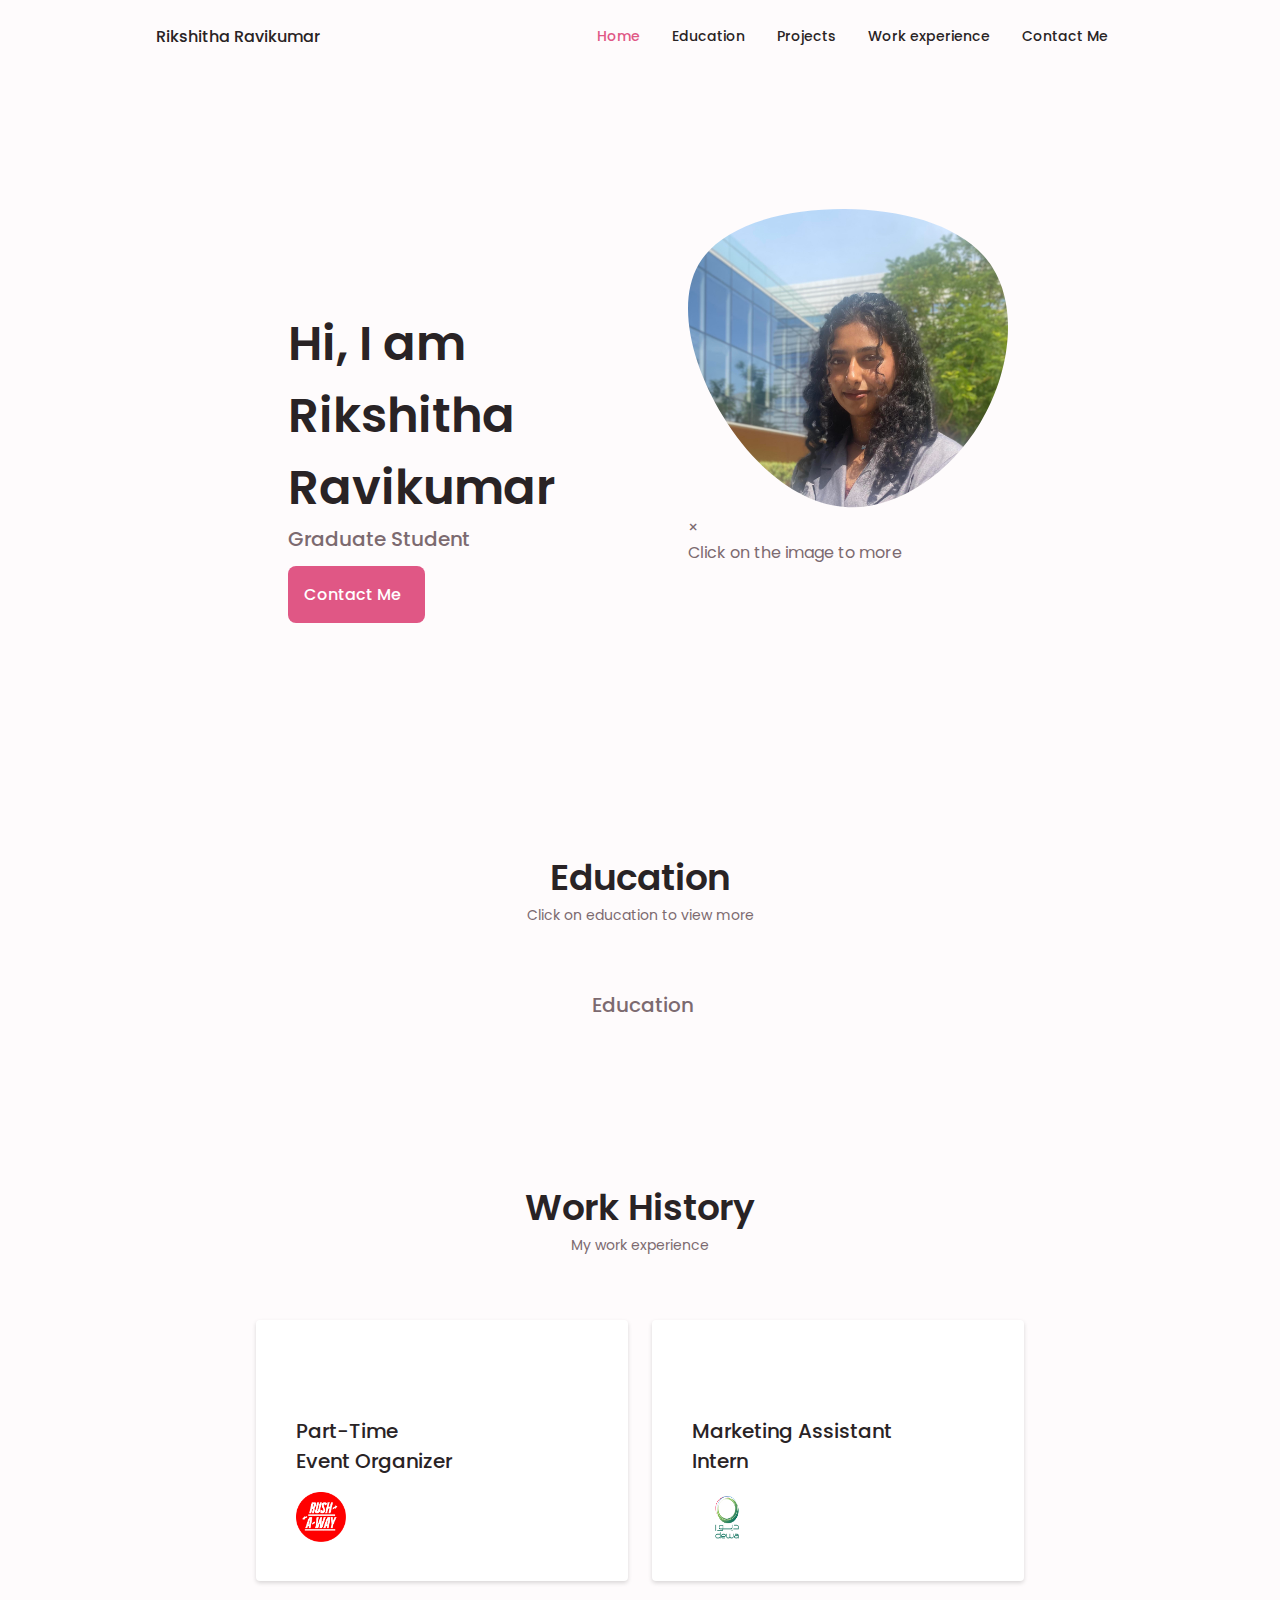
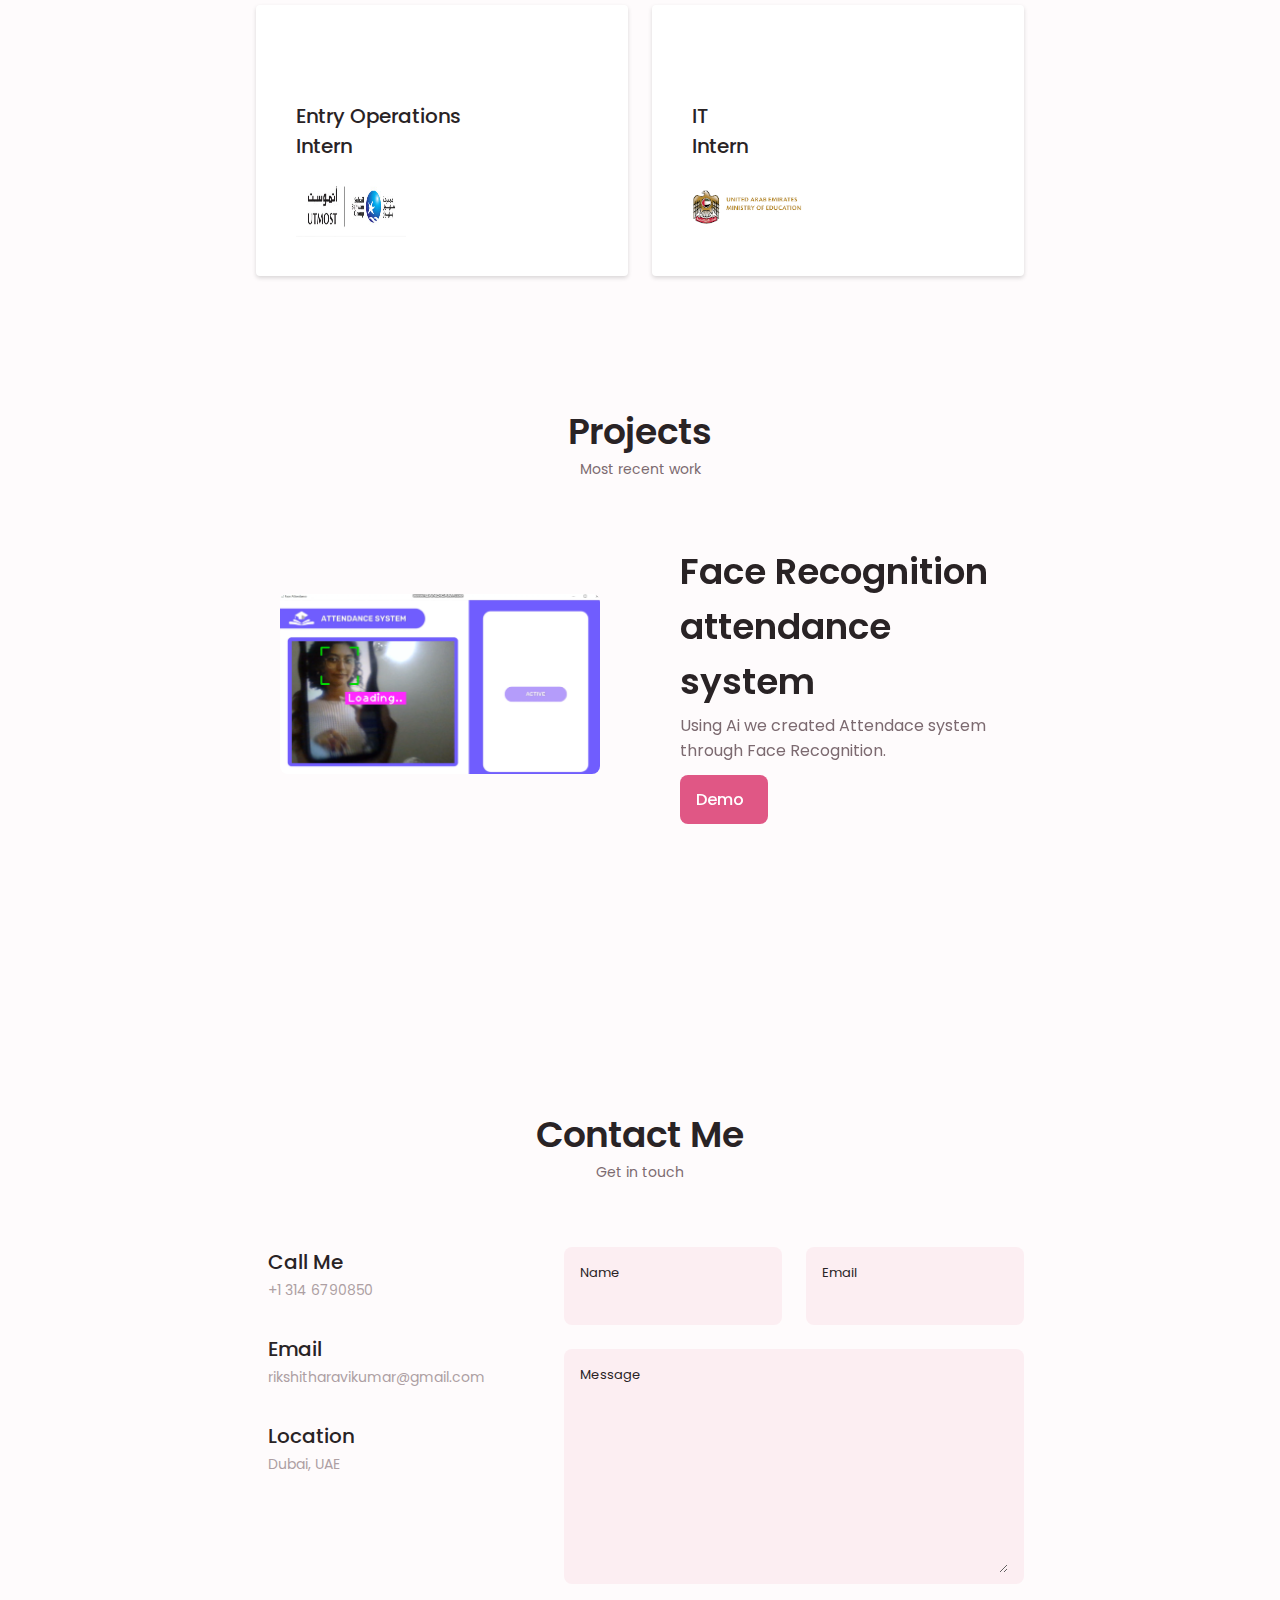
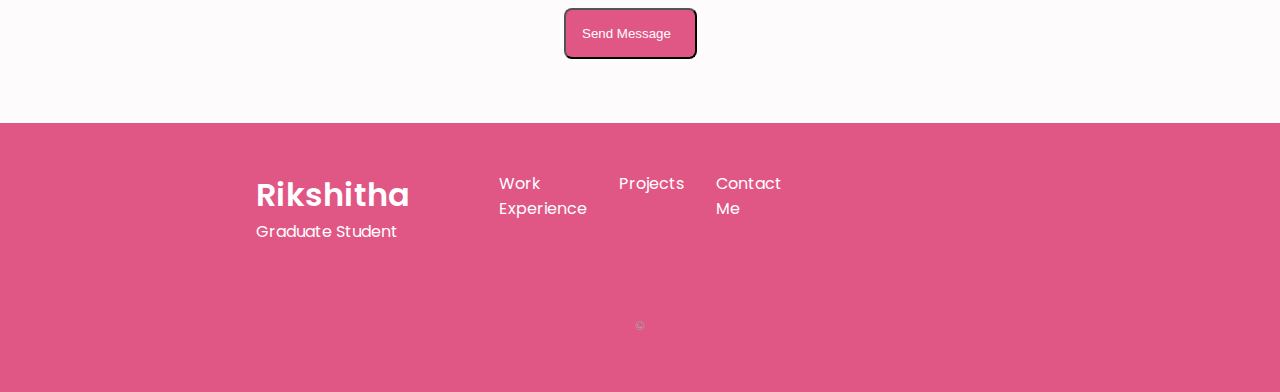
==== commit 95b33af2: "Update index.html" ====
--- a/index.html
+++ b/index.html
@@ -785,16 +785,16 @@
         </div>
 
         <!-- Add arrows -->
-        <div class="swiper-button-next">
+<!--         <div class="swiper-button-next">
           <i class="uil uil-angle-right-b swiper-portfolio-icon"></i>
         </div>
         <div class="swiper-button-prev">
           <i class="uil uil-angle-left-b swiper-portfolio-icon"></i>
-        </div>
+        </div> -->
 
         <!-- Add Pagination -->
-        <div class="swiper-pagination"></div>
-      </div>
+<!--         <div class="swiper-pagination"></div>
+      </div> -->
     </section>
 
     <!--==================== PROJECT IN MIND ====================-->
